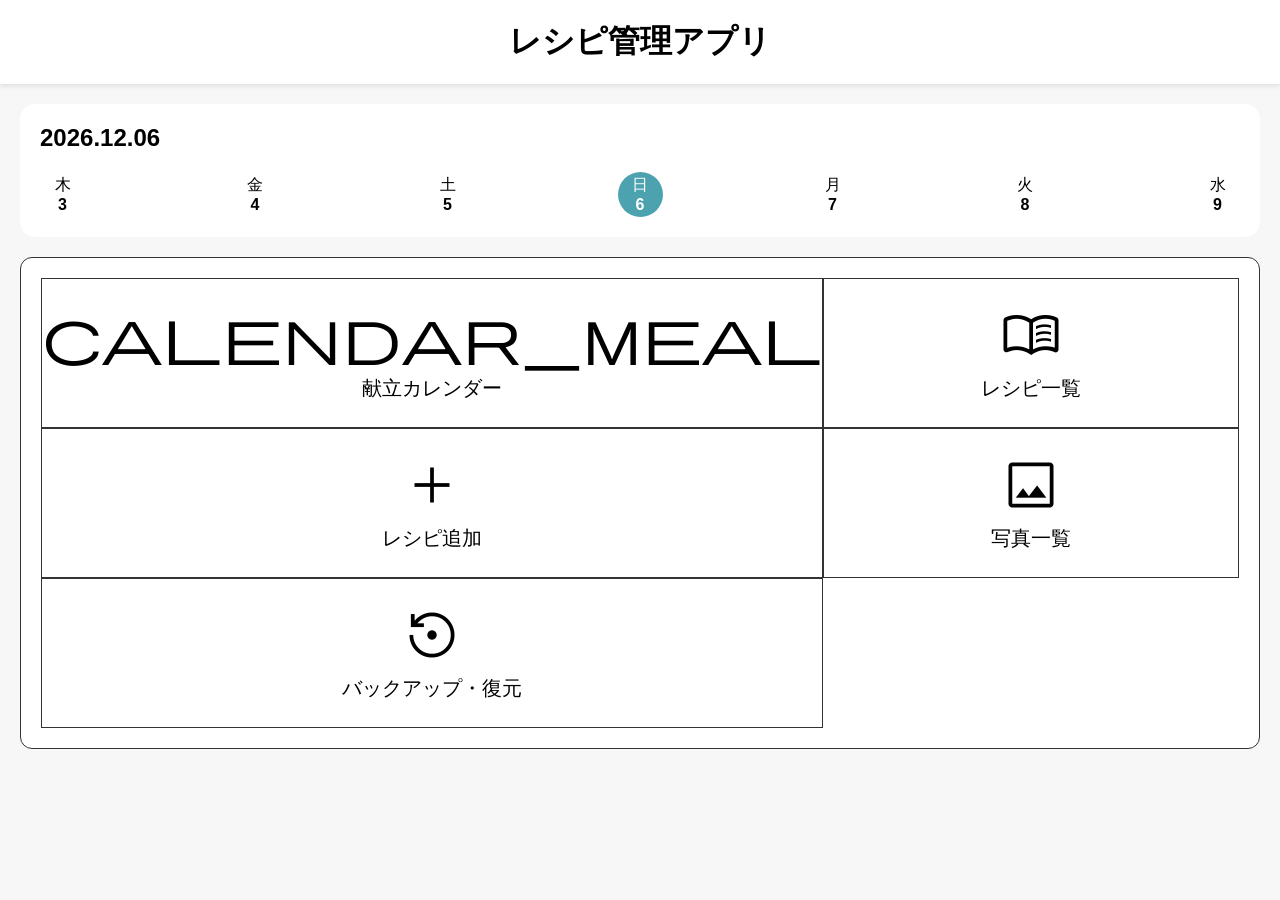
==== index.html @ d9f518fa "Initial commit" ====
<!DOCTYPE html>
<html lang="ja">

<head>
    <meta charset="UTF-8">
    <meta name="viewport" content="width=device-width, initial-scale=1.0">
    <title>レシピ管理アプリ</title>
    <link rel ="stylesheet"
    href="https://fonts.googleapis.com/css2?family=Material+Symbols+Outlined" />
    <link rel="stylesheet" href="css/style.css">
</head>

<body>

    <header>
        <h1>レシピ管理アプリ</h1>
    </header>

    <section class="calendar">

        <h2 id="todayText"></h2>

        <div class="week" id="weekCalendar"></div>
    </section>

    <main>

        <button class="menuButton" id="mealListButton">
            <span class="material-symbols-outlined">
                calendar_meal
            </span>
            <br>
            献立カレンダー
        </button>

        <button class="menuButton" id="recipeListButton">
            <span class="material-symbols-outlined">
                menu_book
            </span>            
            <br>
            レシピ一覧
        </button>

        <button class="menuButton" id="recipeAddButton">
            <span class="material-symbols-outlined">
                add
            </span>
            <br>
            レシピ追加
        </button>

        <button
            class="menuButton"
            id="photoListButton"
        >
            <span class="material-symbols-outlined">
                photo
            </span>
            <br>
            写真一覧
        </button>

        <button
            class="menuButton"
            id="backupButton"
        >
            <span class="material-symbols-outlined">
                settings_backup_restore
            </span>
            <br>
            バックアップ・復元
        </button>

    </main>

    <script src="js/script.js"></script>
    
</body>

</html>
---- css/style.css ----
/* =========================
   全体設定
========================= */
*{
    margin: 0;
    padding: 0;
    box-sizing: border-box;
}

body{
    background: #f7f7f7;
    font-family: sans-serif;
}

/* =========================
   ヘッダー
========================= */
header{
    background: white;
    padding: 20px;
    text-align: center;
    box-shadow: 0 2px 5px rgba(0,0,0,0.1);
}

/* =========================
   ホーム画面：カレンダー
========================= */
.calendar{
    margin:20px;
    background: white;
    border-radius: 15px;
    padding: 20px;
}

.week{
    display: flex;
    justify-content: space-between;
    margin-top: 20px;
}

.week div{
    width: 45px;
    height: 45px;

    border-radius: 50%;

    display: flex;

    flex-direction: column;

    justify-content: center;

    align-items: center;
}

.today{
    background: #4ca3af;
    color:white;
}

/* =========================
   ホーム画面：メニューボタン
========================= */
main{
    display: grid;
    grid-template-columns: 1fr 1fr;
    padding: 20px;
    gap: 0;
    border: 1px solid #333;
    border-radius: 12px;
    overflow: hidden;
    margin: 20px;
    background: white;
}

.menuButton{
    height: 150px;
    border: 1px solid #333;
    border-radius: 0;
    background: white;
    font-size: 20px;
    box-shadow: none;
}

.menuButton:hover{
    transform: none;
    background: #f3f8f3;
}

.menuButton:active{
    transform: scale(0.98);
}
.material-symbols-outlined{
    font-size: 60px;
    margin-bottom: 10px;
}

/* =========================
   レシピ追加画面：全体
========================= */
.backButton{
    display: block;
    text-align: left;
    color: #333;
    text-decoration: none;
    font-size: 16px;
    margin-bottom: 10px;
}

.addPage{
    display: block;
    margin: 20px;
    padding: 0;
    border: none;
    background: transparent;
}

.formCard{
    background: white;
    border: 1px solid #333;
    border-radius: 16px;
    padding: 20px;
}

.formCard label{
    display: block;
    font-weight: bold;  
    margin-top: 16px;
    margin-bottom: 6px;
}

.formCard input,
.formCard textarea{
    width: 100%;
    padding: 12px;
    font-size: 16px;
    border: 1px solid #aaa;
    border-radius: 8px;
    box-sizing: border-box;
}

/* =========================
   レシピ追加画面：写真
========================= */
.imageUploadBox{
    border: 1px dashed #555;
    border-radius: 12px;
    padding: 24px;
    text-align: center;
    cursor: pointer;
}

.imageUploadBox input{
    display: none;
}

.imageUploadBox .material-symbols-outlined{
    font-size: 32px;
    margin-bottom: 24px;
}

/* =========================
   写真カルーセル
========================= */

.imagePreviewArea{
    width: 100%;
    margin-top: 12px;
    margin-bottom: 24px;
}

.imageCarousel{
    position: relative;
    width: 100%;
    max-width: 700px;
    aspect-ratio: 16 / 9;
    margin: 0 auto;
    border: 1px solid #ccc;
    border-radius: 12px;
    overflow: hidden;
    background: #f7f7f7;
}

.imageCarousel img{
    display: block;
    width: 100%;
    height: 100%;
    object-fit: cover;   
}

/* 左右の矢印 */
.imageNavButton{
    position: absolute;
    top: 50%;
    transform: translateY(-50%);

    display: flex;
    justify-content: center;
    align-items: center;
    
    width: 8%;
    height: 54%;
    padding: 0;

    border: none;
    border-radius: 6px;
    background: rgba(255,255,255,0.6);
    
    font-size: 30px;
    line-height: 1;

    cursor: pointer;
    z-index: 5;

    opacity: 0;
    transition: opacity 0.2s, background 0.2s;
}

.imageCarousel:hover .imageNavButton{
    opacity: 1;
}

.imageNavButton:hover{
    background:rgba(255,255,255,0.9);
}

.imagePrevButton{
    left: 10px;
}

.imageNextButton{
    right: 10px;
}

@media(hover: none){
    .imageNavButton{
        opacity: 1;
    }
}

/* 写真削除ボタン */

.imageDeleteButton{
    position: absolute;
    top: 10px;
    right: 10px;
    display: flex;
    justify-content: center;
    align-items: center;
    width: 34px;
    height: 34px;
    padding: 0;
    border: 1px solid #333;
    border-radius: 50%;
    background: rgba(255,255,255,0.9);
    font-size: 20px;
    line-height: 1;
    cursor: pointer;
    z-index: 6;
}

/* 1 / 3 の表示 */

.imageCount{
    position: absolute;
    bottom: 8px;
    right: 12px;
    background: white;
    padding: 4px 10px;
    border-radius: 999px;
    font-size: 14px;
}

/* =========================
   レシピ追加画面：材料
========================= */
.ingredientRow{
    display: grid;
    grid-template-columns: 1fr 100px 44px;
    gap: 8px;
    margin-bottom: 8px;
}

/* =========================
   レシピ追加画面：作り方
========================= */
.stepRow{
    display: grid;
    grid-template-columns: 1fr 44px;
    gap: 8px;
    margin-bottom: 8px;
}

.stepInput{
    min-height: 90px;
}

/* =========================
   レシピ追加画面：タグ
========================= */
.tagArea{
    display: grid;
    grid-template-columns: 1fr 1fr;
    gap: 8px;
}

.tagArea label{
    border: 1px solid #aaa;
    border-radius: 8px;
    padding: 10px;
    margin: 0;
    font-weight: normal;
}

/* =========================
   ボタン共通
========================= */
.smallButton,
.saveButton {
    width: 100%;
    margin-top: 12px;
    padding: 14px;
    font-size: 16px;
    border: 1px solid #333;
    border-radius: 12px;
    background: white;
}

.saveButton {
    margin-top: 24px;
    background: #f1f8f1;
    font-weight: bold;
}

.deleteButton {
    border: 1px solid #333;
    border-radius: 8px;
    background: white;
    font-size: 20px;
    cursor: pointer;
}
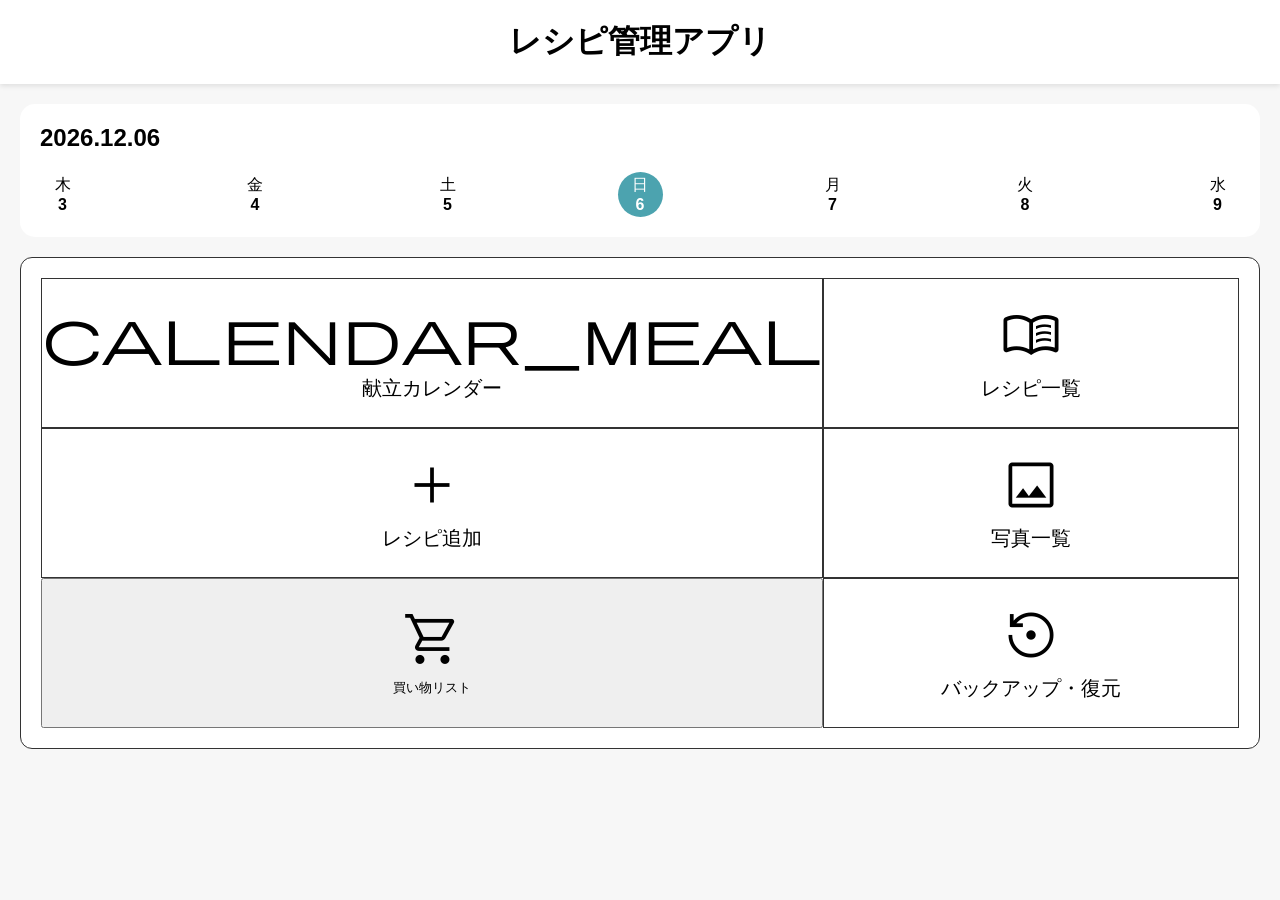
==== commit 0c158597: "ホーム画面に買い物リストへの導線を追加" ====
--- a/index.html
+++ b/index.html
@@ -61,6 +61,17 @@
         </button>
 
         <button
+            class="shoppingListButton"
+            id="shoppingListButton"
+        >
+            <span class="material-symbols-outlined">
+                shopping_cart
+            </span>
+            <br>
+            買い物リスト
+        </button>
+        
+        <button
             class="menuButton"
             id="backupButton"
         >
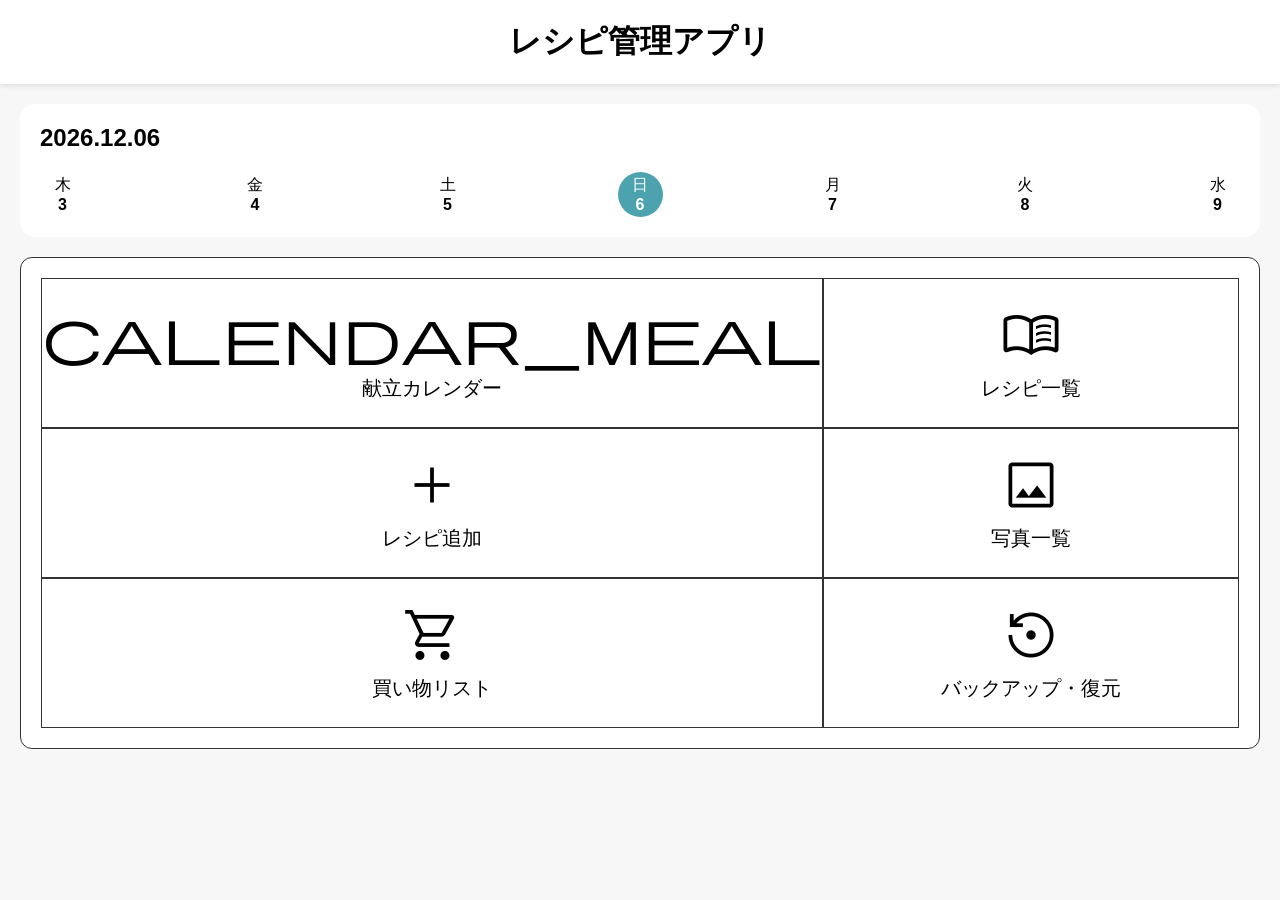
==== commit c948d8a9: "買い物リストに追加元のレシピ表示と、メニューボタン修正" ====
--- a/index.html
+++ b/index.html
@@ -61,7 +61,7 @@
         </button>
 
         <button
-            class="shoppingListButton"
+            class="menuButton"
             id="shoppingListButton"
         >
             <span class="material-symbols-outlined">
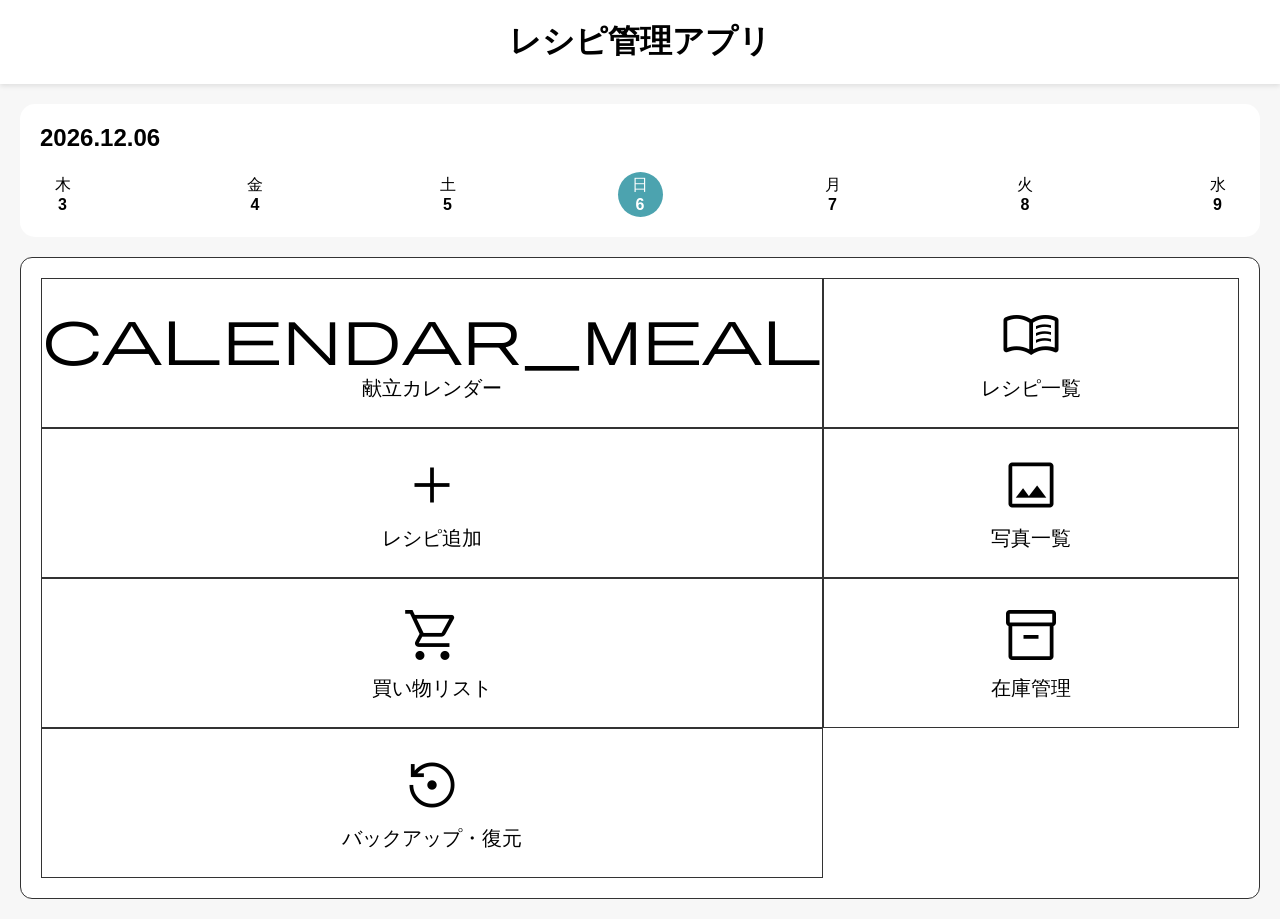
==== commit 1748f7a9: "ホーム画面に在庫管理への導線を追加" ====
--- a/index.html
+++ b/index.html
@@ -70,6 +70,17 @@
             <br>
             買い物リスト
         </button>
+
+        <button
+            class="menuButton"
+            id="stockListButton"
+        >
+            <span class="material-symbols-outlined">
+                inventory_2
+            </span>
+            <br>
+            在庫管理
+        </button>
         
         <button
             class="menuButton"
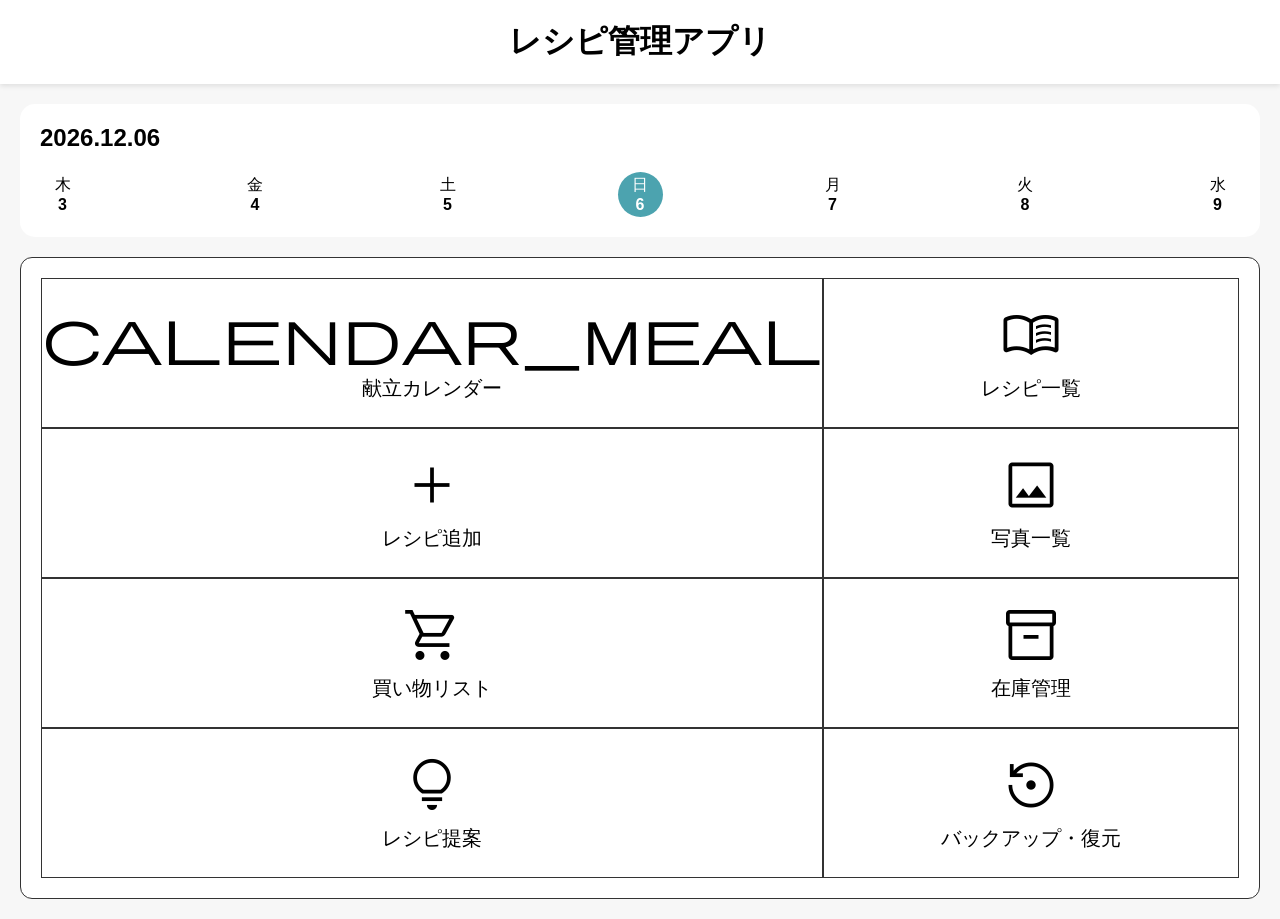
==== commit 565ed0a1: "ホーム画面にレシピ提案への導線を追加" ====
--- a/index.html
+++ b/index.html
@@ -81,6 +81,17 @@
             <br>
             在庫管理
         </button>
+
+        <button
+            class="menuButton"
+            id="recipeSuggestButton"
+        >
+            <span class="material-symbols-outlined">
+                lightbulb
+            </span>
+            <br>
+            レシピ提案
+        </button>        
         
         <button
             class="menuButton"
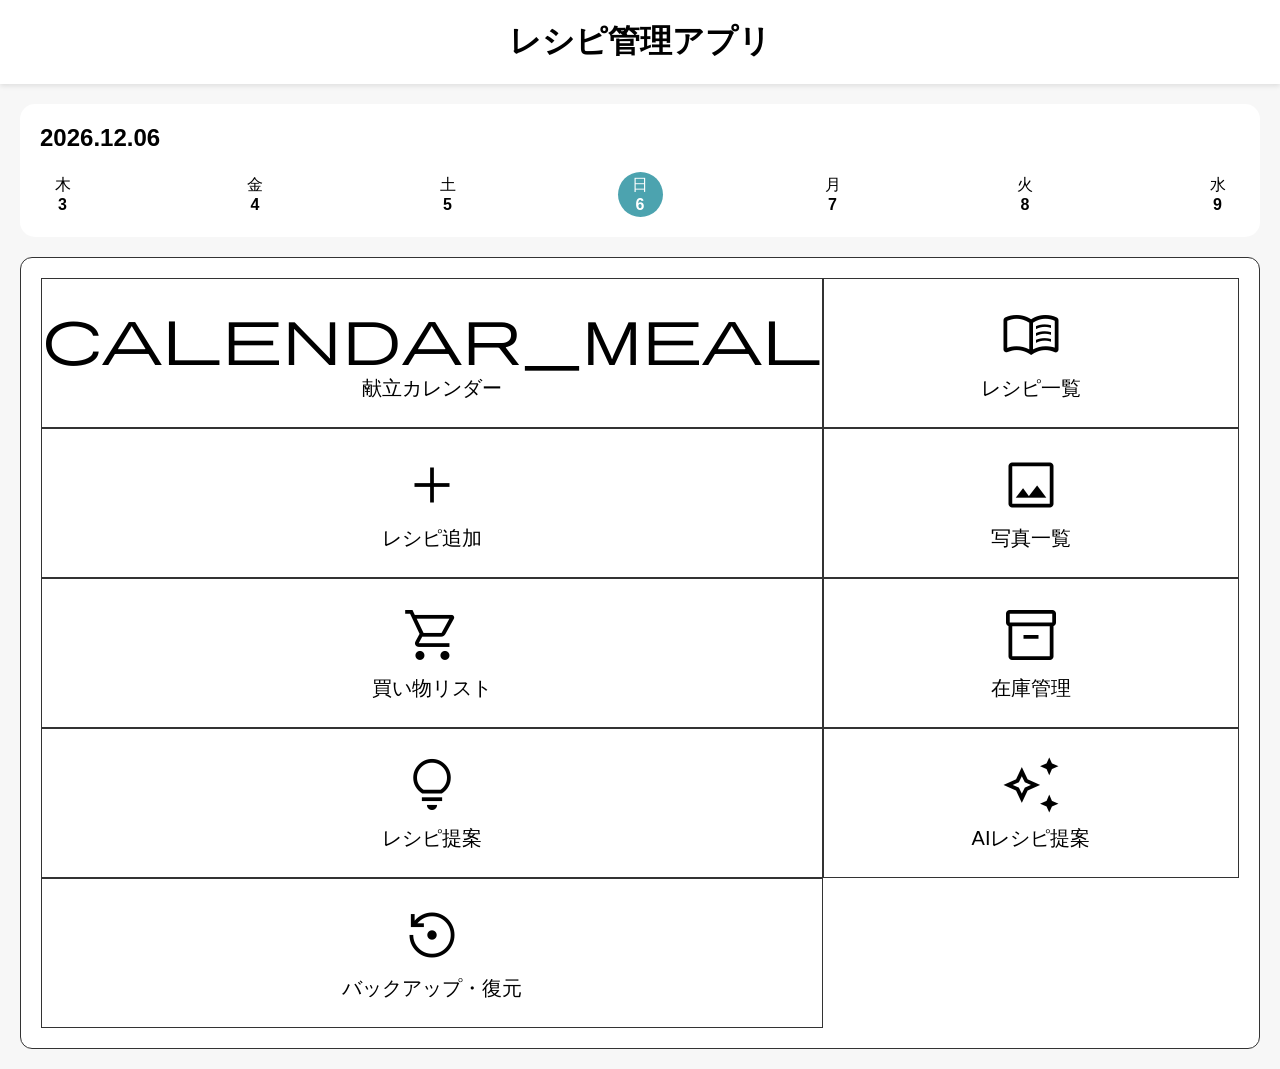
==== commit cad15490: "AIレシピ提案への導線を追加" ====
--- a/index.html
+++ b/index.html
@@ -5,8 +5,7 @@
     <meta charset="UTF-8">
     <meta name="viewport" content="width=device-width, initial-scale=1.0">
     <title>レシピ管理アプリ</title>
-    <link rel ="stylesheet"
-    href="https://fonts.googleapis.com/css2?family=Material+Symbols+Outlined" />
+    <link rel="stylesheet" href="https://fonts.googleapis.com/css2?family=Material+Symbols+Outlined" />
     <link rel="stylesheet" href="css/style.css">
 </head>
 
@@ -36,7 +35,7 @@
         <button class="menuButton" id="recipeListButton">
             <span class="material-symbols-outlined">
                 menu_book
-            </span>            
+            </span>
             <br>
             レシピ一覧
         </button>
@@ -49,10 +48,7 @@
             レシピ追加
         </button>
 
-        <button
-            class="menuButton"
-            id="photoListButton"
-        >
+        <button class="menuButton" id="photoListButton">
             <span class="material-symbols-outlined">
                 photo
             </span>
@@ -60,10 +56,7 @@
             写真一覧
         </button>
 
-        <button
-            class="menuButton"
-            id="shoppingListButton"
-        >
+        <button class="menuButton" id="shoppingListButton">
             <span class="material-symbols-outlined">
                 shopping_cart
             </span>
@@ -71,10 +64,7 @@
             買い物リスト
         </button>
 
-        <button
-            class="menuButton"
-            id="stockListButton"
-        >
+        <button class="menuButton" id="stockListButton">
             <span class="material-symbols-outlined">
                 inventory_2
             </span>
@@ -82,21 +72,23 @@
             在庫管理
         </button>
 
-        <button
-            class="menuButton"
-            id="recipeSuggestButton"
-        >
+        <button class="menuButton" id="recipeSuggestButton">
             <span class="material-symbols-outlined">
                 lightbulb
             </span>
             <br>
             レシピ提案
-        </button>        
-        
-        <button
-            class="menuButton"
-            id="backupButton"
-        >
+        </button>
+
+        <button class="menuButton" id="aiRecipeButton">
+            <span class="material-symbols-outlined">
+                auto_awesome
+            </span>
+            <br>
+            AIレシピ提案
+        </button>
+
+        <button class="menuButton" id="backupButton">
             <span class="material-symbols-outlined">
                 settings_backup_restore
             </span>
@@ -104,10 +96,12 @@
             バックアップ・復元
         </button>
 
+
+
     </main>
 
     <script src="js/script.js"></script>
-    
+
 </body>
 
 </html>
